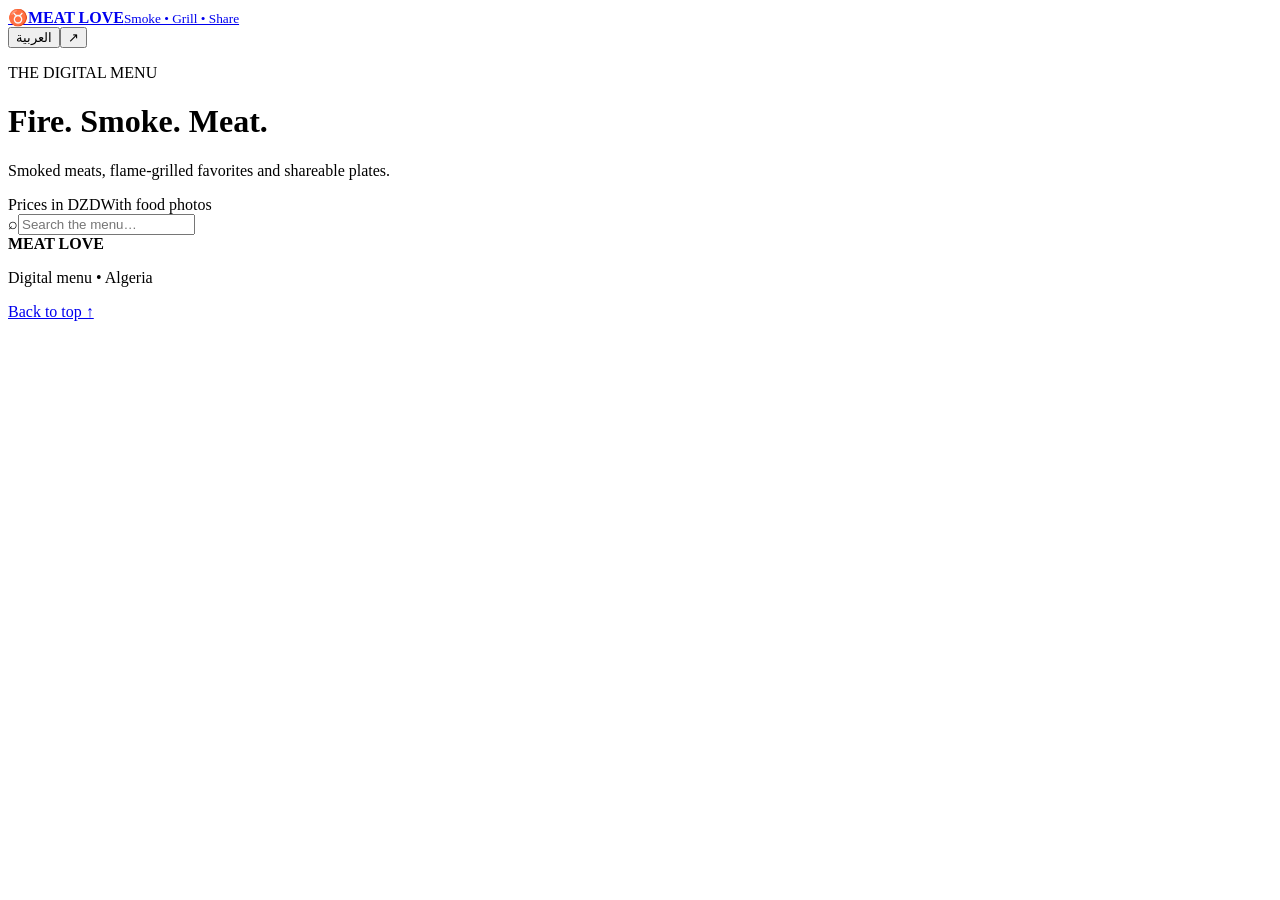
==== meat-love-photos/index.html @ 31f345ba "Add Meat Love photo menu copy" ====
<!doctype html>
<html lang="en" dir="ltr">
<head>
  <meta charset="utf-8" />
  <meta name="viewport" content="width=device-width, initial-scale=1, viewport-fit=cover" />
  <meta name="theme-color" content="#1b1026" />
  <meta name="description" content="Meat Love digital menu — smoked meats, burgers, starters, chicken, pasta, desserts and drinks." />
  <title>Meat Love — Digital Menu</title>
  <link rel="preconnect" href="https://fonts.googleapis.com">
  <link rel="preconnect" href="https://fonts.gstatic.com" crossorigin>
  <link href="https://fonts.googleapis.com/css2?family=Cairo:wght@400;600;700;800&family=DM+Sans:wght@400;500;600;700&family=Playfair+Display:wght@600;700&display=swap" rel="stylesheet">
  <link rel="stylesheet" href="styles.css" />
</head>
<body>
  <header class="hero"><div class="hero-glow"></div><nav class="topbar container"><a class="brand" href="#top"><span class="brand-mark">♉</span><span class="brand-copy"><strong>MEAT LOVE</strong><small>Smoke • Grill • Share</small></span></a><div class="actions"><button id="langBtn" class="chip" type="button">العربية</button><button id="shareBtn" class="icon-btn" type="button">↗</button></div></nav><div class="hero-content container" id="top"><p class="eyebrow" data-en="THE DIGITAL MENU" data-ar="القائمة الرقمية">THE DIGITAL MENU</p><h1 data-en="Fire. Smoke. Meat." data-ar="نار. تدخين. لحوم.">Fire. Smoke. Meat.</h1><p class="lead" data-en="Smoked meats, flame-grilled favorites and shareable plates." data-ar="لحوم مدخنة، أطباق مشوية ومقبلات للمشاركة.">Smoked meats, flame-grilled favorites and shareable plates.</p><div class="hero-badges"><span data-en="Prices in DZD" data-ar="الأسعار بالدينار الجزائري">Prices in DZD</span><span data-en="With food photos" data-ar="مع صور الأطباق">With food photos</span></div></div></header>
  <main><section class="sticky-tools"><div class="container tools-row"><label class="search-box"><span>⌕</span><input id="searchInput" type="search" placeholder="Search the menu…" autocomplete="off" /></label><div id="categoryNav" class="category-nav"></div></div></section><section class="container"><div id="menuRoot" class="menu-root"></div><p id="emptyState" class="empty-state" hidden data-en="No menu items found." data-ar="لم يتم العثور على أطباق.">No menu items found.</p></section></main>
  <footer class="footer"><div class="container footer-inner"><div><strong>MEAT LOVE</strong><p data-en="Digital menu • Algeria" data-ar="القائمة الرقمية • الجزائر">Digital menu • Algeria</p></div><a href="#top" class="back-top" data-en="Back to top ↑" data-ar="إلى الأعلى ↑">Back to top ↑</a></div></footer><script src="app.js"></script>
</body></html>
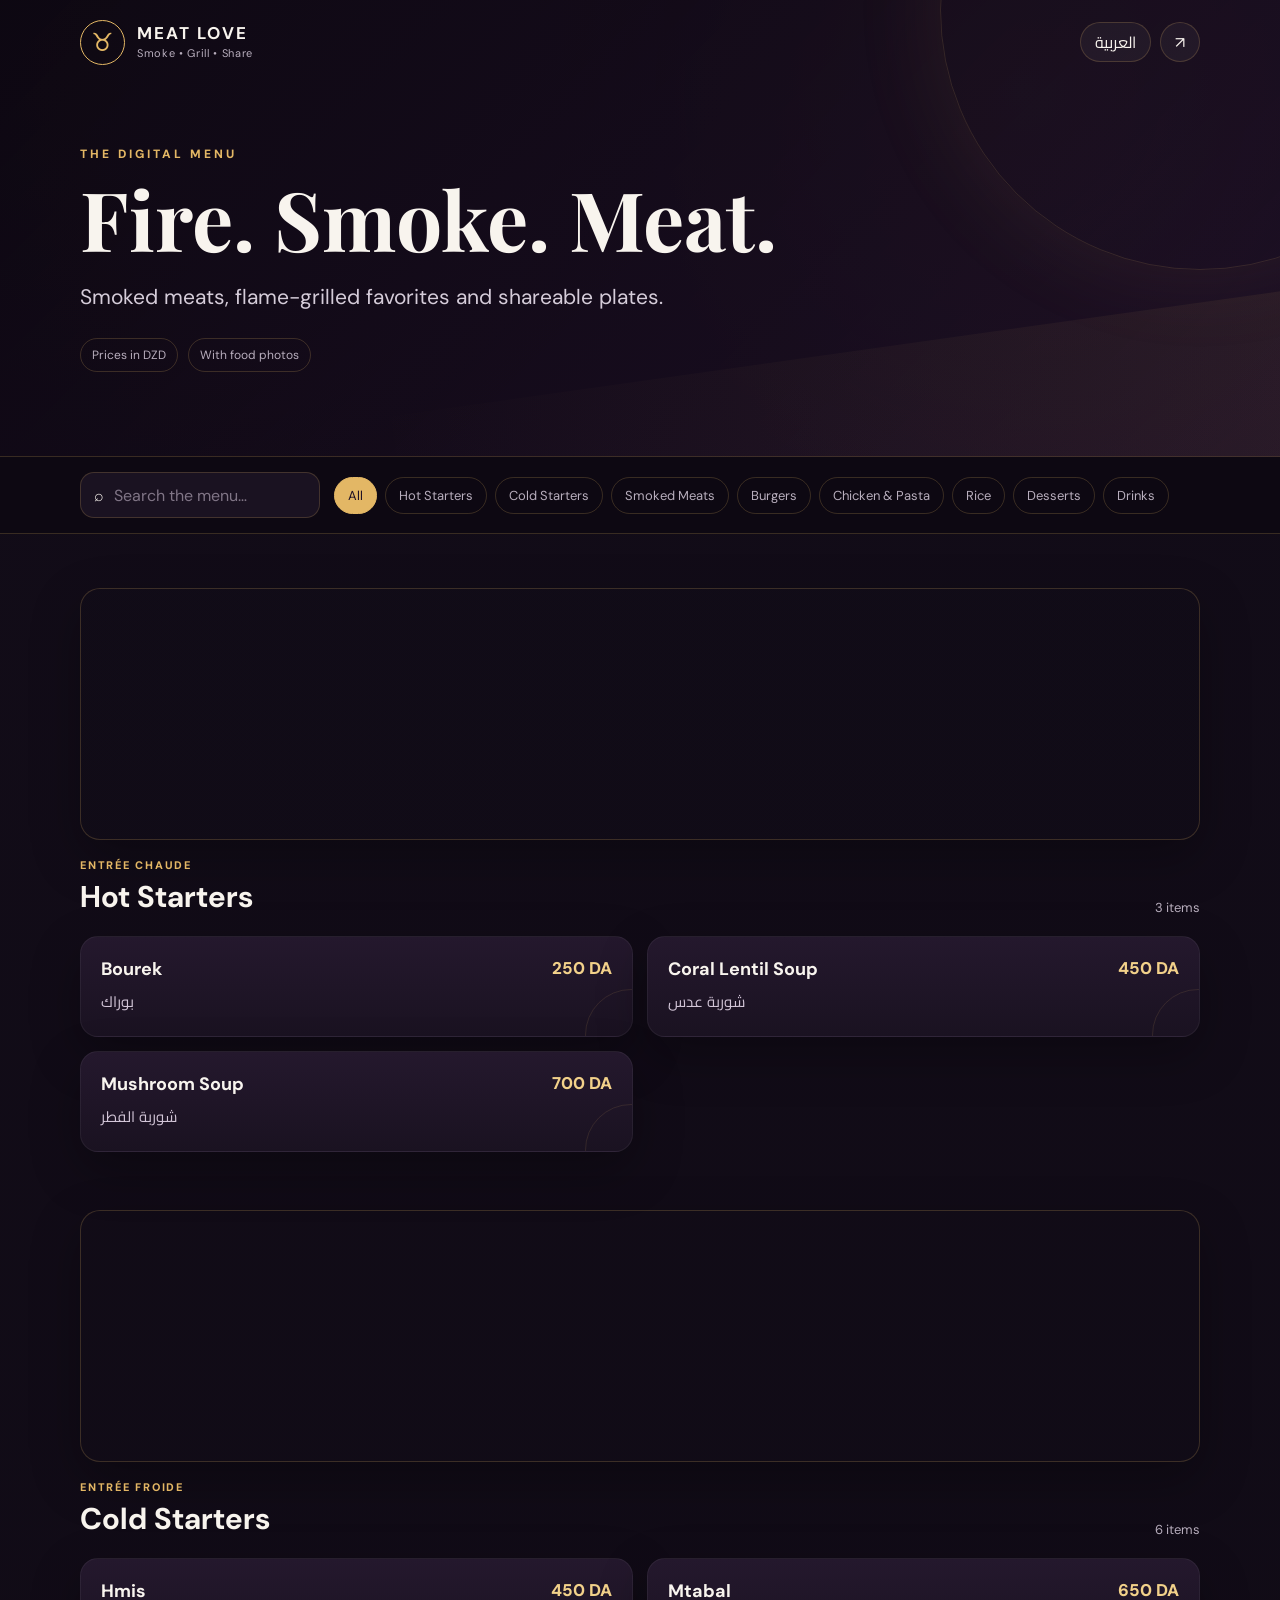
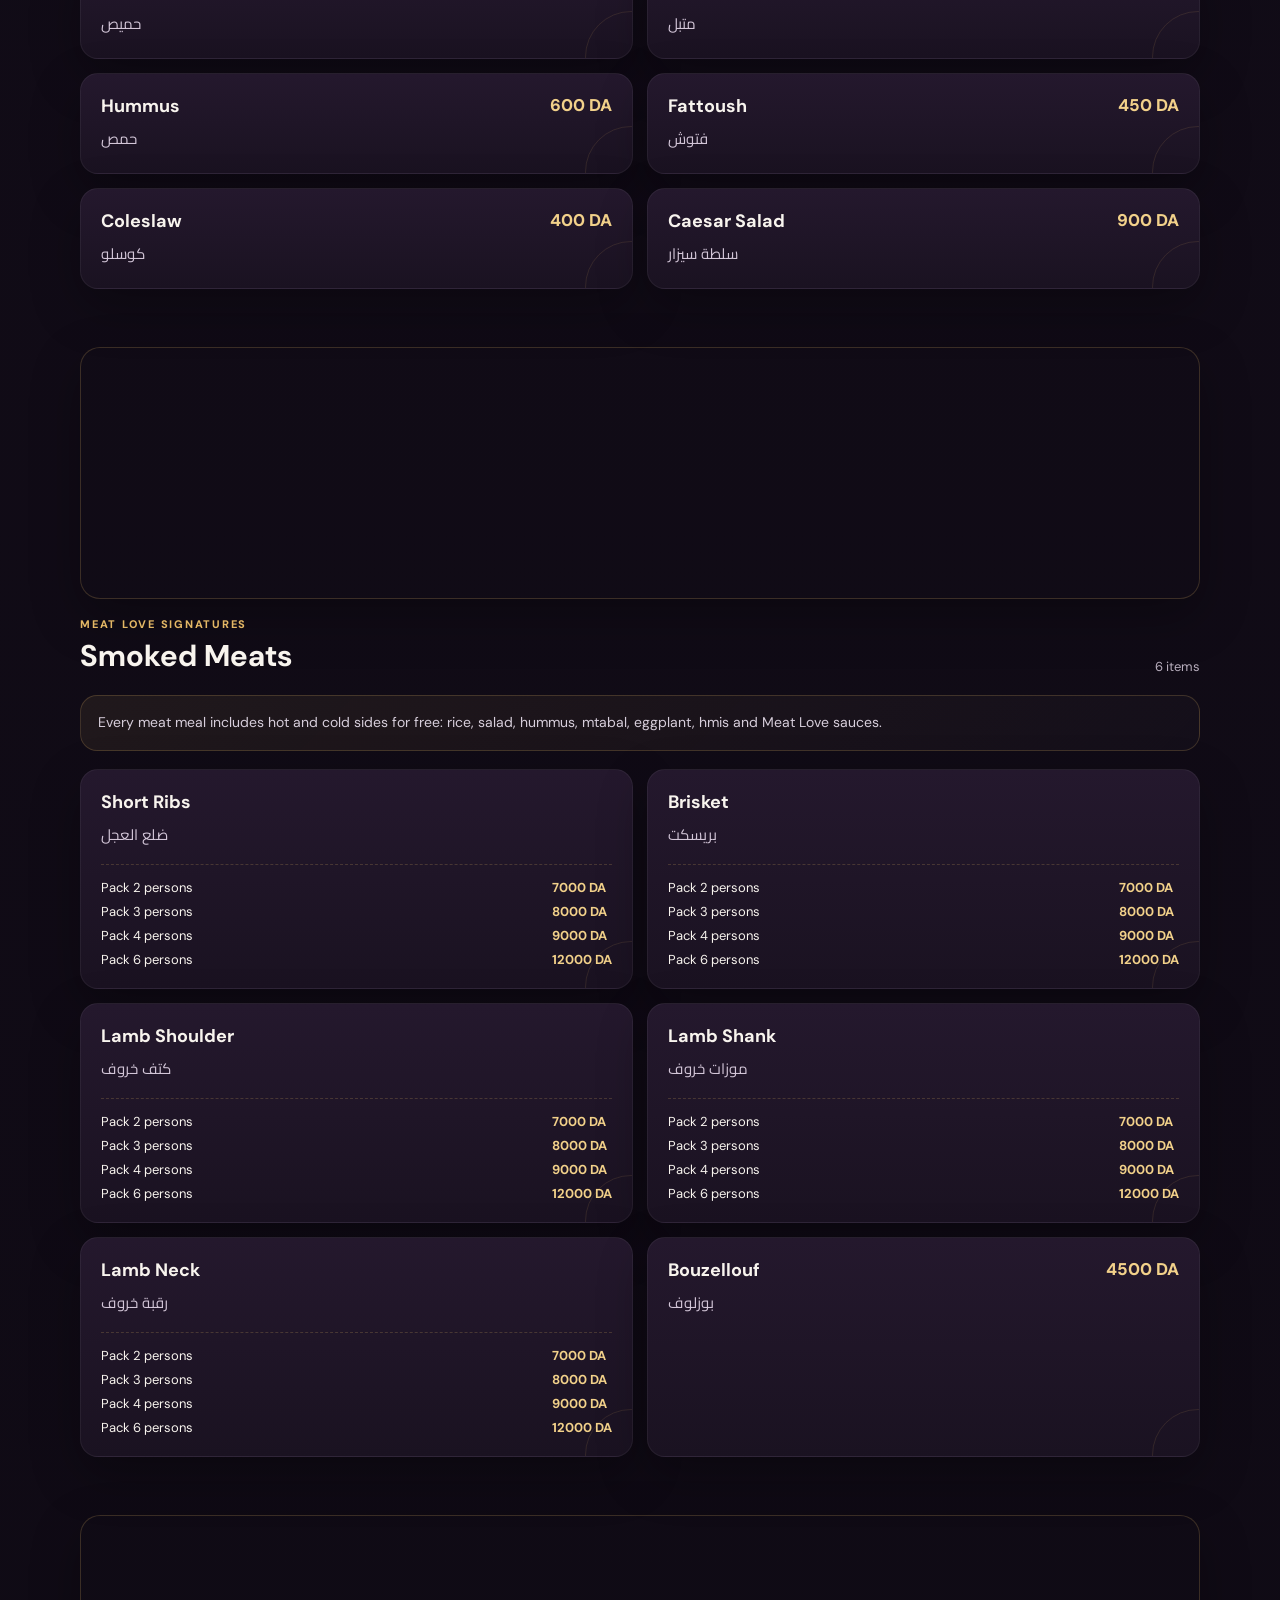
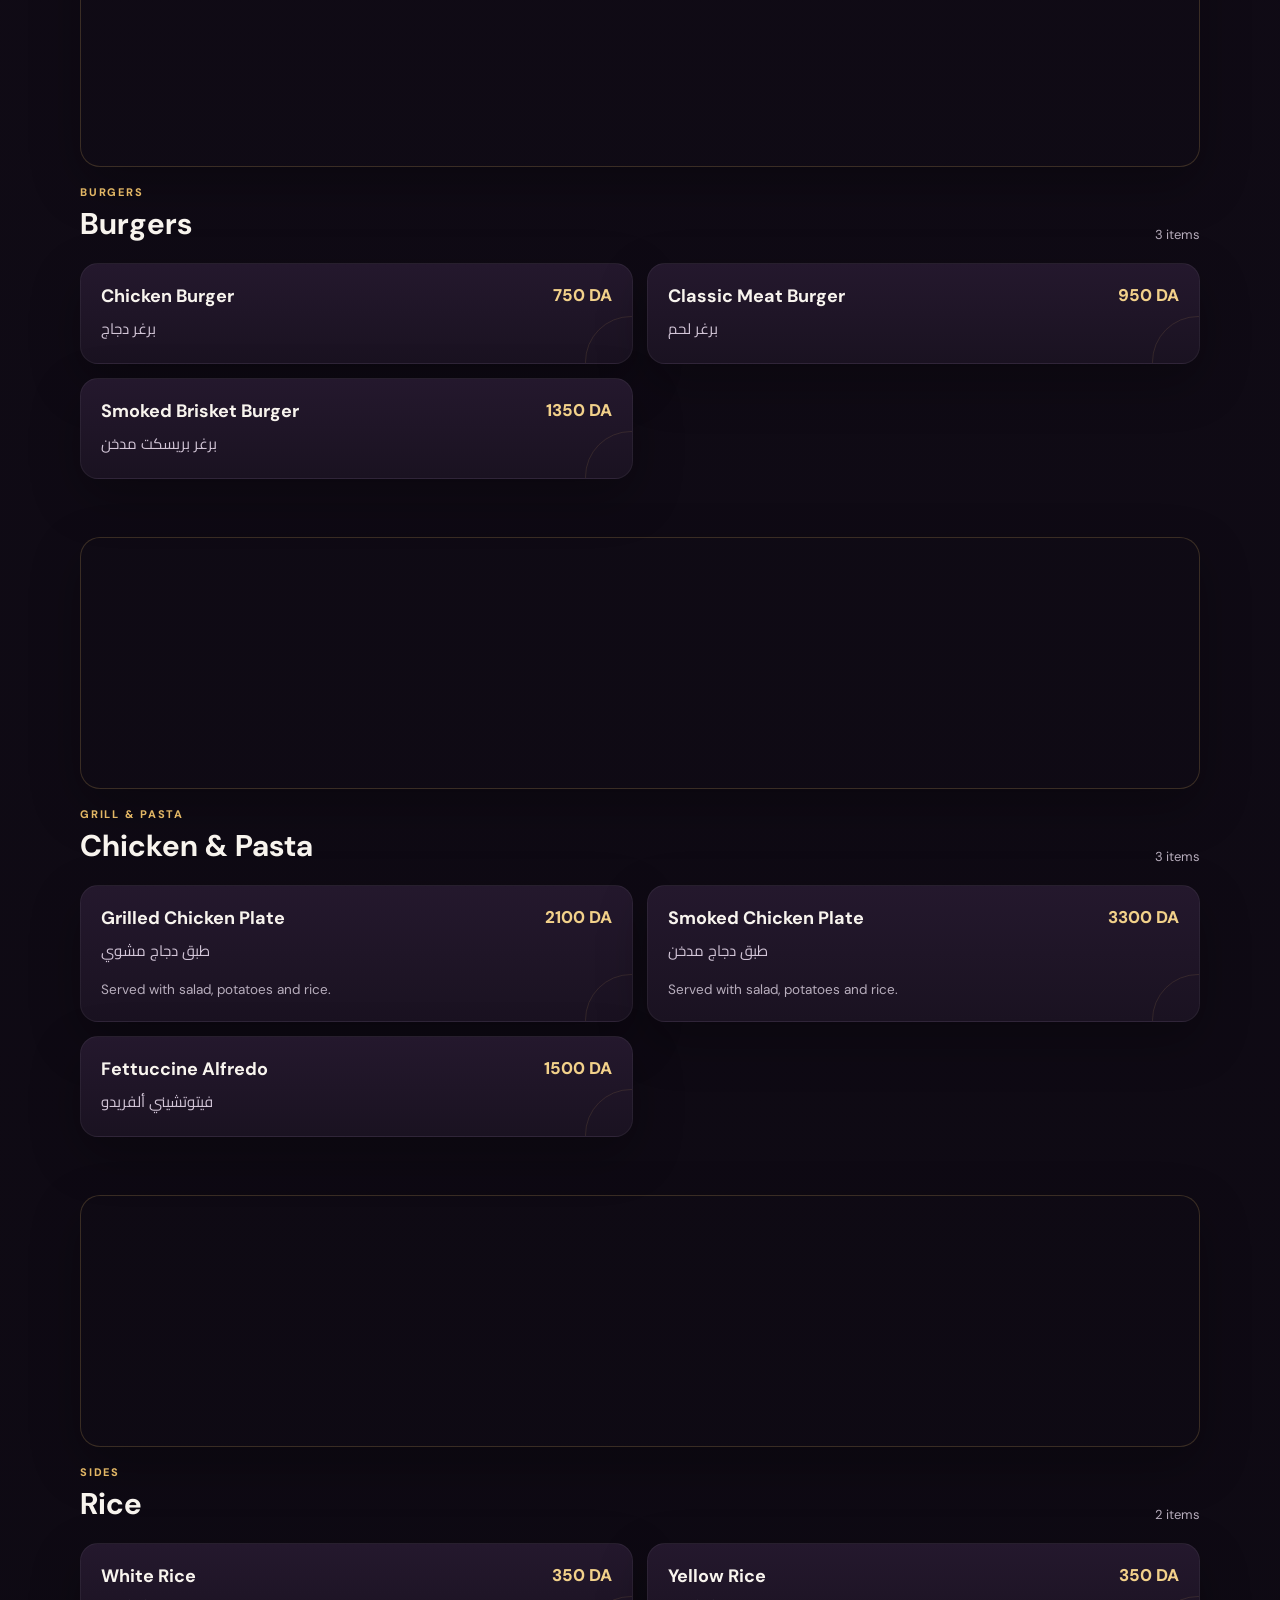
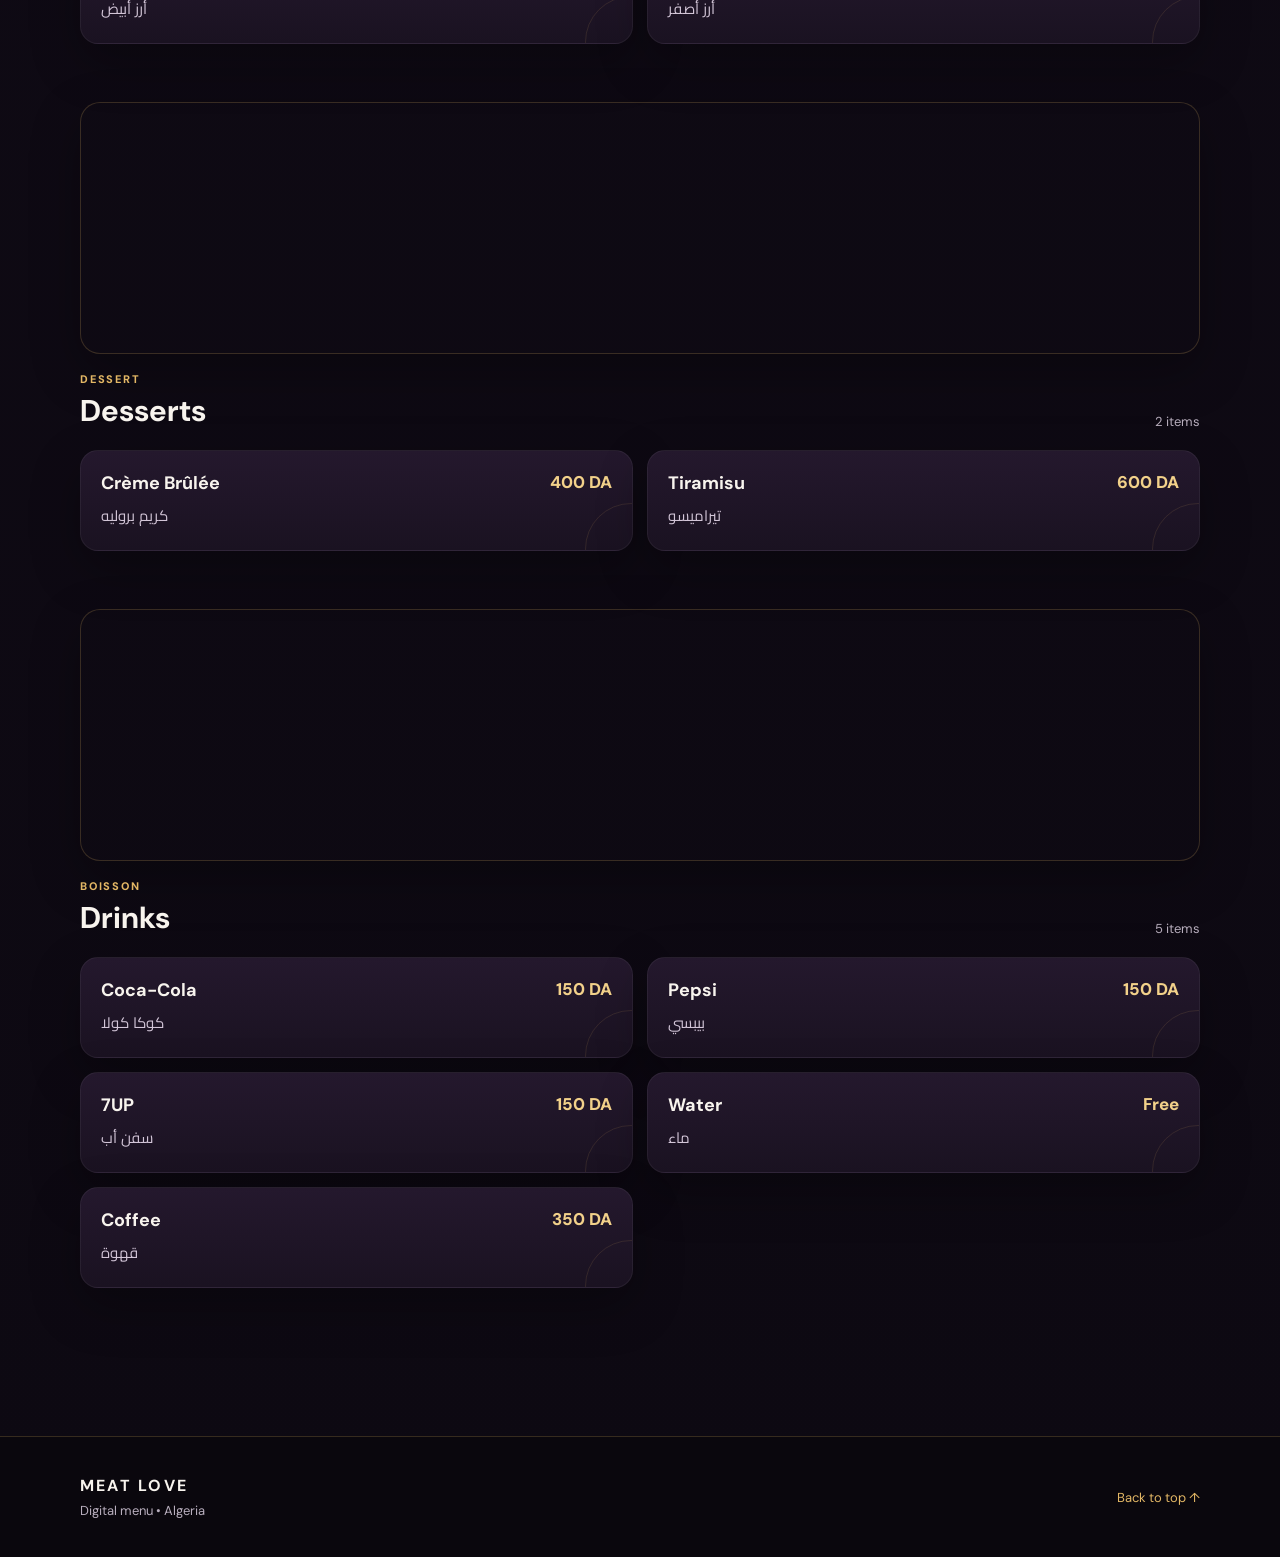
==== commit add8dbb4: "Wire photo menu copy to shared menu assets" ====
--- a/meat-love-photos/index.html
+++ b/meat-love-photos/index.html
@@ -1,18 +1 @@
-<!doctype html>
-<html lang="en" dir="ltr">
-<head>
-  <meta charset="utf-8" />
-  <meta name="viewport" content="width=device-width, initial-scale=1, viewport-fit=cover" />
-  <meta name="theme-color" content="#1b1026" />
-  <meta name="description" content="Meat Love digital menu — smoked meats, burgers, starters, chicken, pasta, desserts and drinks." />
-  <title>Meat Love — Digital Menu</title>
-  <link rel="preconnect" href="https://fonts.googleapis.com">
-  <link rel="preconnect" href="https://fonts.gstatic.com" crossorigin>
-  <link href="https://fonts.googleapis.com/css2?family=Cairo:wght@400;600;700;800&family=DM+Sans:wght@400;500;600;700&family=Playfair+Display:wght@600;700&display=swap" rel="stylesheet">
-  <link rel="stylesheet" href="styles.css" />
-</head>
-<body>
-  <header class="hero"><div class="hero-glow"></div><nav class="topbar container"><a class="brand" href="#top"><span class="brand-mark">♉</span><span class="brand-copy"><strong>MEAT LOVE</strong><small>Smoke • Grill • Share</small></span></a><div class="actions"><button id="langBtn" class="chip" type="button">العربية</button><button id="shareBtn" class="icon-btn" type="button">↗</button></div></nav><div class="hero-content container" id="top"><p class="eyebrow" data-en="THE DIGITAL MENU" data-ar="القائمة الرقمية">THE DIGITAL MENU</p><h1 data-en="Fire. Smoke. Meat." data-ar="نار. تدخين. لحوم.">Fire. Smoke. Meat.</h1><p class="lead" data-en="Smoked meats, flame-grilled favorites and shareable plates." data-ar="لحوم مدخنة، أطباق مشوية ومقبلات للمشاركة.">Smoked meats, flame-grilled favorites and shareable plates.</p><div class="hero-badges"><span data-en="Prices in DZD" data-ar="الأسعار بالدينار الجزائري">Prices in DZD</span><span data-en="With food photos" data-ar="مع صور الأطباق">With food photos</span></div></div></header>
-  <main><section class="sticky-tools"><div class="container tools-row"><label class="search-box"><span>⌕</span><input id="searchInput" type="search" placeholder="Search the menu…" autocomplete="off" /></label><div id="categoryNav" class="category-nav"></div></div></section><section class="container"><div id="menuRoot" class="menu-root"></div><p id="emptyState" class="empty-state" hidden data-en="No menu items found." data-ar="لم يتم العثور على أطباق.">No menu items found.</p></section></main>
-  <footer class="footer"><div class="container footer-inner"><div><strong>MEAT LOVE</strong><p data-en="Digital menu • Algeria" data-ar="القائمة الرقمية • الجزائر">Digital menu • Algeria</p></div><a href="#top" class="back-top" data-en="Back to top ↑" data-ar="إلى الأعلى ↑">Back to top ↑</a></div></footer><script src="app.js"></script>
-</body></html>+<!doctype html><html lang="en" dir="ltr"><head><meta charset="utf-8"><meta name="viewport" content="width=device-width, initial-scale=1, viewport-fit=cover"><meta name="theme-color" content="#1b1026"><meta name="description" content="Meat Love digital menu with food photography"><title>Meat Love — Photo Menu</title><link rel="preconnect" href="https://fonts.googleapis.com"><link rel="preconnect" href="https://fonts.gstatic.com" crossorigin><link href="https://fonts.googleapis.com/css2?family=Cairo:wght@400;600;700;800&family=DM+Sans:wght@400;500;600;700&family=Playfair+Display:wght@600;700&display=swap" rel="stylesheet"><link rel="stylesheet" href="../meat-love/styles.css"><link rel="stylesheet" href="photo-overrides.css"></head><body><header class="hero"><div class="hero-glow"></div><nav class="topbar container"><a class="brand" href="#top"><span class="brand-mark">♉</span><span class="brand-copy"><strong>MEAT LOVE</strong><small>Smoke • Grill • Share</small></span></a><div class="actions"><button id="langBtn" class="chip" type="button">العربية</button><button id="shareBtn" class="icon-btn" type="button">↗</button></div></nav><div class="hero-content container" id="top"><p class="eyebrow" data-en="THE DIGITAL MENU" data-ar="القائمة الرقمية">THE DIGITAL MENU</p><h1 data-en="Fire. Smoke. Meat." data-ar="نار. تدخين. لحوم.">Fire. Smoke. Meat.</h1><p class="lead" data-en="Smoked meats, flame-grilled favorites and shareable plates." data-ar="لحوم مدخنة، أطباق مشوية ومقبلات للمشاركة.">Smoked meats, flame-grilled favorites and shareable plates.</p><div class="hero-badges"><span data-en="Prices in DZD" data-ar="الأسعار بالدينار الجزائري">Prices in DZD</span><span data-en="With food photos" data-ar="مع صور الأطباق">With food photos</span></div></div></header><main><section class="sticky-tools"><div class="container tools-row"><label class="search-box"><span>⌕</span><input id="searchInput" type="search" placeholder="Search the menu…" autocomplete="off"></label><div id="categoryNav" class="category-nav"></div></div></section><section class="container"><div id="menuRoot" class="menu-root"></div><p id="emptyState" class="empty-state" hidden data-en="No menu items found." data-ar="لم يتم العثور على أطباق.">No menu items found.</p></section></main><footer class="footer"><div class="container footer-inner"><div><strong>MEAT LOVE</strong><p data-en="Digital menu • Algeria" data-ar="القائمة الرقمية • الجزائر">Digital menu • Algeria</p></div><a href="#top" class="back-top" data-en="Back to top ↑" data-ar="إلى الأعلى ↑">Back to top ↑</a></div></footer><script src="../meat-love/app.js"></script></body></html>
--- a/meat-love/styles.css
+++ b/meat-love/styles.css
@@ -0,0 +1,50 @@
+:root{
+  --bg:#100b16; --panel:#1a1221; --panel2:#24182d; --gold:#e3b765; --gold2:#f2d18a;
+  --text:#f8f4ee; --muted:#b8aebd; --line:rgba(227,183,101,.20); --shadow:0 18px 50px rgba(0,0,0,.28);
+}
+*{box-sizing:border-box} html{scroll-behavior:smooth}
+body{margin:0;background:
+  radial-gradient(circle at 15% 0%,rgba(118,60,133,.16),transparent 30rem),
+  linear-gradient(180deg,#120c18 0%,#0d0912 100%);
+  color:var(--text);font-family:"DM Sans","Cairo",system-ui,sans-serif;min-height:100vh}
+body.ar{font-family:"Cairo","DM Sans",sans-serif}
+.container{width:min(1120px,calc(100% - 32px));margin-inline:auto}
+.hero{position:relative;overflow:hidden;border-bottom:1px solid var(--line);background:
+  linear-gradient(135deg,rgba(12,7,16,.92),rgba(30,15,39,.78)),
+  radial-gradient(circle at 80% 20%,rgba(227,183,101,.12),transparent 28rem);min-height:420px}
+.hero:after{content:"";position:absolute;inset:auto -10% -55% 30%;height:360px;background:linear-gradient(90deg,transparent,rgba(227,183,101,.08));transform:rotate(-8deg)}
+.hero-glow{position:absolute;width:520px;height:520px;border:1px solid rgba(227,183,101,.14);border-radius:50%;right:-180px;top:-250px;box-shadow:0 0 100px rgba(227,183,101,.08)}
+.topbar{height:84px;display:flex;align-items:center;justify-content:space-between;position:relative;z-index:2}
+.brand{display:flex;gap:12px;align-items:center;text-decoration:none;color:var(--text)}
+.brand-mark{display:grid;place-items:center;width:45px;height:45px;border:1px solid var(--gold);border-radius:50%;color:var(--gold);font-size:25px}
+.brand-copy{display:flex;flex-direction:column;line-height:1.08}.brand-copy strong{font-size:17px;letter-spacing:.12em}.brand-copy small{color:var(--muted);font-size:11px;margin-top:5px;letter-spacing:.06em}
+.actions{display:flex;gap:9px}.chip,.icon-btn{border:1px solid var(--line);background:rgba(255,255,255,.045);color:var(--text);border-radius:999px;height:40px;padding:0 14px;cursor:pointer;font:inherit}
+.icon-btn{width:40px;padding:0}.chip:hover,.icon-btn:hover{border-color:var(--gold)}
+.hero-content{padding:62px 0 84px;position:relative;z-index:1}
+.eyebrow{color:var(--gold);font-size:12px;font-weight:800;letter-spacing:.25em;margin:0 0 16px}
+h1{font-family:"Playfair Display","Cairo",serif;font-size:clamp(48px,8vw,82px);line-height:.98;margin:0;max-width:760px}
+body.ar h1{font-family:"Cairo",sans-serif;font-weight:800}
+.lead{font-size:clamp(17px,2vw,21px);max-width:630px;color:#d5ccd9;line-height:1.7;margin:22px 0}
+.hero-badges{display:flex;gap:10px;flex-wrap:wrap}.hero-badges span{font-size:12px;border:1px solid var(--line);border-radius:999px;padding:8px 11px;color:var(--muted)}
+.sticky-tools{position:sticky;top:0;z-index:10;backdrop-filter:blur(18px);background:rgba(13,9,18,.86);border-bottom:1px solid var(--line)}
+.tools-row{display:flex;align-items:center;gap:14px;min-height:76px}.search-box{display:flex;align-items:center;gap:8px;background:var(--panel);border:1px solid var(--line);border-radius:14px;padding:0 13px;min-width:230px;height:46px}
+.search-box input{width:100%;border:0;outline:0;background:transparent;color:var(--text);font:inherit}.search-box input::placeholder{color:#807586}
+.category-nav{display:flex;overflow:auto;gap:8px;padding:6px 0;scrollbar-width:none}.category-nav::-webkit-scrollbar{display:none}
+.cat-btn{white-space:nowrap;border:1px solid var(--line);background:transparent;color:var(--muted);border-radius:999px;padding:9px 13px;cursor:pointer;font:inherit;font-size:13px}
+.cat-btn.active,.cat-btn:hover{background:var(--gold);color:#211326;border-color:var(--gold)}
+.menu-root{padding:54px 0 90px}.section{scroll-margin-top:95px;margin-bottom:58px}
+.section-head{display:flex;align-items:end;justify-content:space-between;gap:16px;margin-bottom:20px}.section-kicker{color:var(--gold);font-size:11px;letter-spacing:.16em;font-weight:800}.section h2{font-size:30px;margin:5px 0 0}.section-count{color:var(--muted);font-size:13px}
+.note{border:1px solid var(--line);background:linear-gradient(135deg,rgba(227,183,101,.08),rgba(255,255,255,.02));border-radius:17px;padding:15px 17px;color:#d7cedb;line-height:1.7;margin:0 0 18px;font-size:14px}
+.grid{display:grid;grid-template-columns:repeat(2,minmax(0,1fr));gap:14px}
+.item{position:relative;background:linear-gradient(180deg,var(--panel2),var(--panel));border:1px solid rgba(255,255,255,.055);border-radius:18px;padding:20px;box-shadow:var(--shadow);overflow:hidden}
+.item:after{content:"";position:absolute;width:90px;height:90px;border:1px solid rgba(227,183,101,.12);border-radius:50%;right:-45px;bottom:-45px}
+.item-top{display:flex;justify-content:space-between;align-items:start;gap:20px}.item-name{font-size:18px;font-weight:700;margin:0}.item-ar{display:block;color:#d3c6d8;margin-top:6px;font-size:15px}.price{color:var(--gold2);font-weight:800;white-space:nowrap;font-size:17px}
+.item-desc{margin:14px 0 0;color:var(--muted);font-size:13.5px;line-height:1.65}
+.pack-list{display:grid;grid-template-columns:1fr auto;gap:7px 16px;margin-top:15px;padding-top:14px;border-top:1px dashed var(--line);font-size:13px}.pack-list span:nth-child(even){color:var(--gold2);font-weight:700}
+.empty-state{text-align:center;color:var(--muted);padding:70px 0 100px}
+.footer{border-top:1px solid var(--line);background:#0a070d}.footer-inner{min-height:120px;display:flex;justify-content:space-between;align-items:center}.footer strong{letter-spacing:.14em}.footer p{color:var(--muted);margin:6px 0 0;font-size:13px}.back-top{color:var(--gold);text-decoration:none;font-size:13px}
+@media(max-width:760px){
+  .container{width:min(100% - 22px,1120px)}.hero{min-height:390px}.topbar{height:72px}.hero-content{padding:50px 0 62px}
+  .brand-copy small{display:none}.tools-row{display:block;padding:11px 0 8px}.search-box{width:100%;min-width:0}.category-nav{padding:9px 0 2px}
+  .grid{grid-template-columns:1fr}.menu-root{padding-top:38px}.section{margin-bottom:44px}.section h2{font-size:25px}
+}
--- a/meat-love-photos/photo-overrides.css
+++ b/meat-love-photos/photo-overrides.css
@@ -0,0 +1,10 @@
+.section::before{content:"";display:block;height:250px;margin:0 0 18px;border-radius:20px;border:1px solid rgba(227,183,101,.20);background-size:cover;background-position:center;box-shadow:0 18px 50px rgba(0,0,0,.28)}
+#hot::before{background-image:linear-gradient(rgba(16,11,22,.08),rgba(16,11,22,.08)),url('https://images.unsplash.com/photo-1547592180-85f173990554?auto=format&fit=crop&w=1400&q=82')}
+#cold::before{background-image:url('https://res.cloudinary.com/tf-lab/image/upload/f_auto,q_auto,w_1200,c_limit/customer/579f99e8-3a30-4181-a269-e4016630483d/d39c1762-aaf8-440b-a1a9-7dff2661c901.jpg')}
+#smoked::before{background-image:url('https://images.squarespace-cdn.com/content/v1/649f355d12a5e65dfdc7ef6b/698c4549-3254-4815-8eae-a9dbcee3678b/prime%2Bbrisket%2BF%26W.jpg')}
+#burgers::before{background-image:url('https://images.unsplash.com/photo-1627824944500-a984c0c01f51?auto=format&fit=crop&w=1400&q=82')}
+#chicken::before{background-image:url('https://images.unsplash.com/photo-1532550907401-a500c9a57435?auto=format&fit=crop&w=1400&q=82')}
+#rice::before{background-image:url('https://images.unsplash.com/photo-1512058564366-18510be2db19?auto=format&fit=crop&w=1400&q=82')}
+#dessert::before{background-image:url('https://images.unsplash.com/photo-1551024601-bec78aea704b?auto=format&fit=crop&w=1400&q=82')}
+#drinks::before{background-image:url('https://images.unsplash.com/photo-1513558161293-cdaf765ed2fd?auto=format&fit=crop&w=1400&q=82')}
+@media(max-width:760px){.section::before{height:190px;border-radius:16px}}
